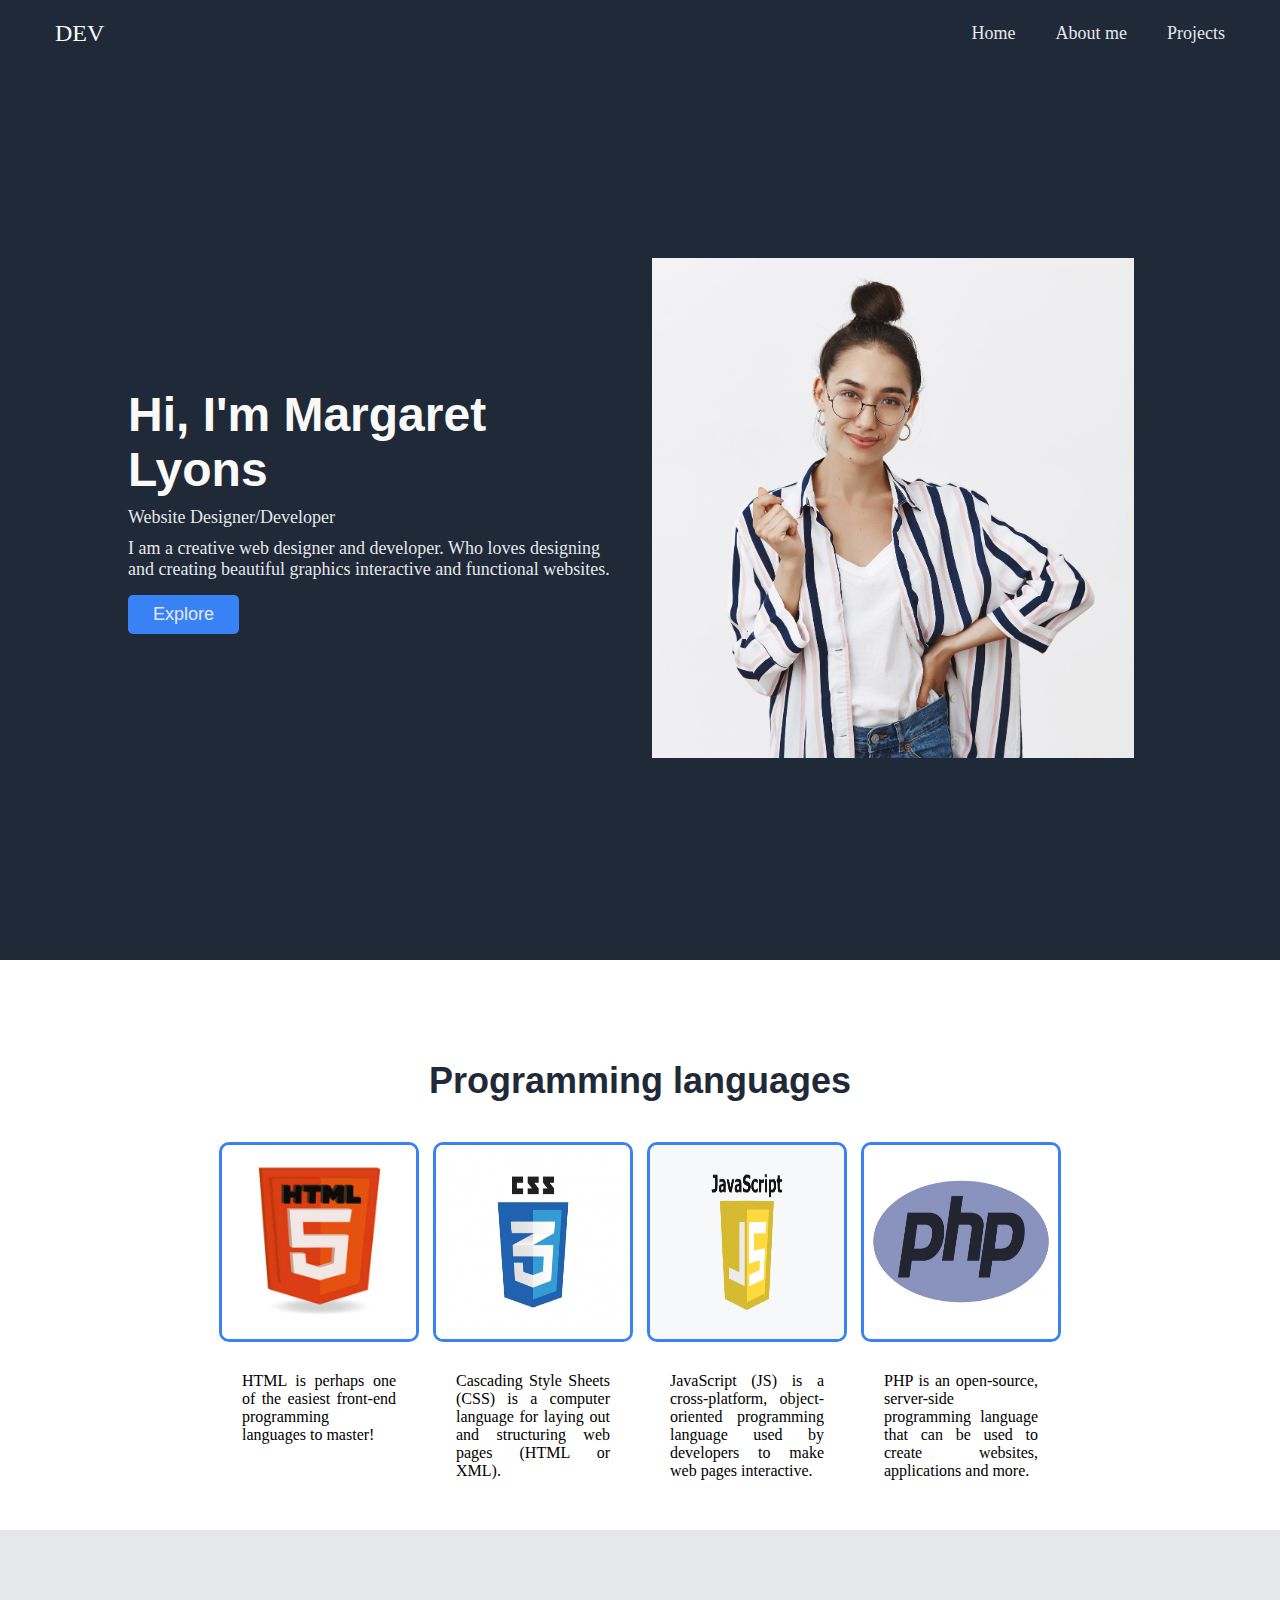
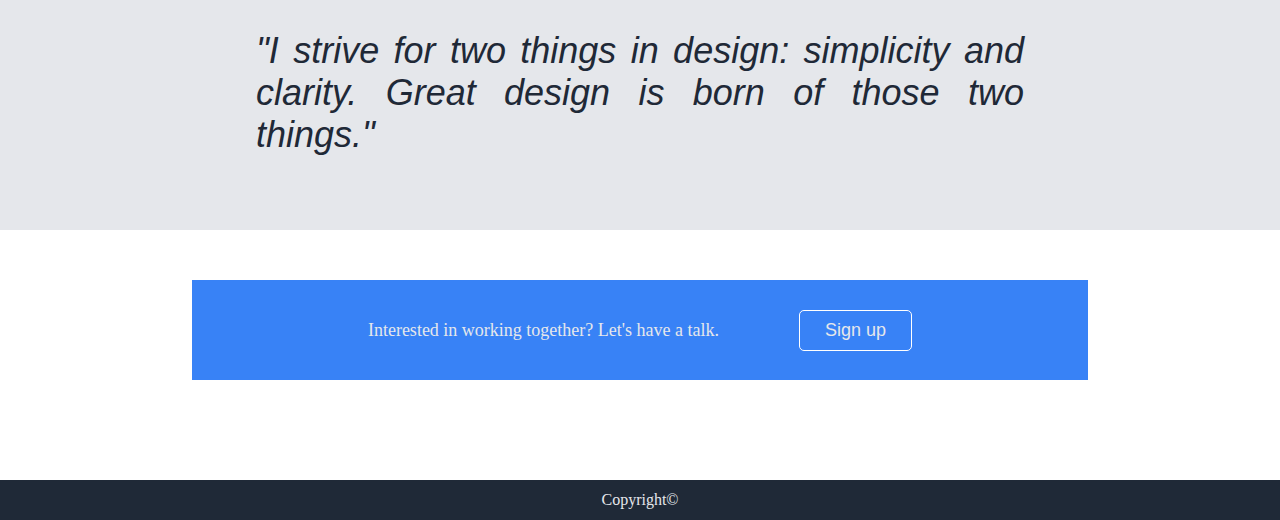
==== index.html @ 54d6e680 "Landing Page" ====
<!DOCTYPE html>
<html lang="en">
<head>
    <meta charset="UTF-8">
    <meta name="viewport" content="width=device-width, initial-scale=1.0">
    <link rel="stylesheet" href="styles.css">
    <title>Portfolio</title>
</head>
<body>
    <div class="main-wrapper">
        <header class="about-header">
            <div class="about-container header-wrapp">
                <a href="../index.html" class="about-logo">DEV</a>
                <nav class="header-nav">
                    <ul class="header-nav-list">
                        <li class="header-nav-list-item"><a href="index.html" class="about-nav-link">Home</a></li>
                        <li class="header-nav-list-item"><a href="./pages/about.html" class="about-nav-link">About me</a></li>
                        <li class="header-nav-list-item"><a href="./pages/projects.html" class="about-nav-link">Projects</a></li>
                    </ul>
                </nav>
            </div>
        </header>
        <main class="main-container">
            <section class="section-container">
                <div class="wrapper wrapper-hero">
                    <h1>Hi, I'm Margaret Lyons</h1>
                    <p>Website Designer/Developer</p>
                    <p>I am a creative web designer and developer. Who loves designing and creating beautiful graphics interactive and functional websites. </p>
                    <div class="btn">
                        <a class="main-btn" href="#information"><button type="button">Explore</button></a>
                    </div>
                </div>
              <div class="wrapper wrapper-image">
                <div class="image">
                    <img src="images/image_2.png">
                </div>
            </div>
            </section>
        </main>
        <section class="information-container" id="information">
            <h1>Programming languages</h1>
            <div class="info-wrapper">
                <div class="info">
                    <img src="images/htmlnew.jpeg">
                    <p>HTML is perhaps one of the easiest front-end programming languages to master!</p>
                </div>
                <div class="info">
                    <img src="images/cssnew.jpeg">
                    <p>
                        Cascading Style Sheets (CSS) is a computer language for laying out and structuring web pages (HTML or XML).</p>
                </div>
                <div class="info">
                    <img src="images/jsnew.jpeg">
                    <p>JavaScript (JS) is a cross-platform, object-oriented programming language used by developers to make web pages interactive.</p>
                </div>
                <div class="info">
                    <img src="images/phpnew.jpeg">
                    <p>PHP is an open-source, server-side programming language that can be used to create websites, applications and more.</p>
                </div>
            </div>
        </section>
        <section class="quote-wrapper">
            <div class="quote-container">
                <p>"I strive for two things in design: simplicity and clarity. Great design is born of those two things."</p>
            </div>
        </section>
            
        <section class="action-wrapper">
            <div class="action-container">
                <div class="action-info">
                   <p>Interested in working together? Let's have a talk.</p>
                </div>
                <div class="action-info">
                    <a class="actionbtn" href="#"><button type="button">Sign up</button></a>
                </div>
            </div>
        </section>
        <footer class="footer-wrapper">
            <div class="footer-container">
                <p>Copyright<span>&#xa9</span></p>
            </div>
        </footer>
    </div>
</body>
</html>
---- styles.css ----
@import url('./styles/about.css');
* {
    margin:0;
    padding:0;
    box-sizing: border-box;
   
}
html{
    scroll-behavior: smooth;
}



/*colors variables*/
:root {
    --dark-background: #1F2937;
    --main-text-color: #f9faf8;
    --secondary-text-color: #e5e7eb;
    --logo-text-color: #f9faf8;
    --accent-color: #3882f6;
    --information-text: #1f2937;
    --quote-bg-color:#e5e7eb;
    --quote-text-color:#1f2937;

}

/* Fonts */

@font-face {
    font-family: "Roroto-regular",sans-serif;
    src: url(./fonts/Roboto-Regular.ttf);
    font-weight: 400;
    font-style: normal;
}

@font-face {
    font-family: "Roroto-regular-italic", sans-serif;
    src: url(./fonts/Roboto-Italic.ttf);
    font-weight: 400;
    font-style: italic;
}

@font-face {
    font-family: "Roroto-medium", sans-serif;
    src: url(./fonts/Roboto-Medium.ttf);
    font-weight: 500;
        font-style: normal;
}

@font-face {
    font-family: "Roroto-medium-italic", sans-serif;
    src: url(./fonts/Roboto-MediumItalic.ttf);
    font-weight: 500;
    font-style: italic;
}

@font-face {
    font-family: "Roroto-bold", sans-serif;
    src: url(./fonts/Roboto-Bold.ttf);
    font-weight: 700;
    font-style: normal;
}

@font-face {
    font-family: "Roroto-bold", sans-serif;
    src: url(./fonts/Roboto-BoldItalic.ttf);
    font-weight: 700;
    font-style: italic;
}

@font-face {
    font-family: "Roroto-extra-bold", sans-serif;
    src: url(./fonts/Roboto-Black.ttf);
    font-weight: 900;
    font-style: normal;
}

@font-face {
    font-family: "Roroto-extra-italic", sans-serif;
    src: url(./fonts/Roboto-Black.ttf);
    font-weight: 900;
    font-style: italic;
}
@font-face {
    font-family: "Roroto-Light-italic", sans-serif;
    src: url(./fonts/Roboto-LightItalic.ttf);
    font-weight: 300;
    font-style: italic;
}



.main-wrapper{
    width:100%;
    max-height:100vh;
    background-color: var(--dark-background);
    
}
.home-logo{
    font-size: 24px;
    margin-right: auto;
    color:var(--main-text-color);
}

.wrapper h1{
    font-size: 48px;
    font-family:"Roroto-extra-bold", sans-serif;
    color:var(--main-text-color); 
}
.wrapper p{
    font-size: 18px;
    color:var(--quote-bg-color);
    margin-top:10px;
}
.section-container{
    height:100vh;
    display:flex;
    justify-content: space-between;
    align-items: center;
    padding:30px 10%;
}
.wrapper{
    width:500px;
}
.image img{
    width:auto;
    height:500px;
} 
.wrapper .btn{
   margin-top:15px;
}
.wrapper button{
    font-size: 18px;
    font-family: "Roroto-extra-bold", sans-serif;
    color:var(--secondary-text-color);
    padding:9px 25px;
    background-color:var(--accent-color);
    border:none;
    border-radius: 5px;
    cursor:pointer;
}
.information-container{
    width:70%;
    margin:auto;
    padding-top:100px; 
} 
.info-wrapper{
     margin:20px;
     padding-top: 20px;
     display:flex;
}
.info{
    display:block;
    flex:1;
}
.information-container h1{
    font-size: 36px;
    font-family:"Roroto-extra-bold", sans-serif;
    font-weight: 900;
    font-style: normal;
    color:var(--information-text);
    text-align: center;
}
.info img{
    width:200px;
    height:200px;
    border:3px solid var(--accent-color);
    border-radius: 10px;
    margin:auto;
    display: block;
} 
.info p{
    padding:10px;
    margin:20px;
    text-align:justify;
}
.quote-wrapper{
    width:100%;
    height:300px;
    margin:auto;
    padding-top: 100px;
    background-color:var(--quote-bg-color);
    display: flex; 
    justify-content: center;
}
.quote-container{
    height:200px;
    max-width:60%;
}
.quote-container p{
    color:var(--information-text);
    font-size:36px;
    font-family:"Roroto-regular-italic", sans-serif;
    font-weight: 300;
    font-style: italic;
    text-align: justify;
}
.action-wrapper{
    width:70%;
    margin:50px auto;
    height:100px;
    display: flex;
    background-color: var(--accent-color);
}
.action-container{
    width:100%;
    height:100px;
    display: flex;
    justify-content: center;
    align-items: center;
}
.action-info{
    display: flex;
    justify-content:space-evenly;
    margin:20px;
    padding:20px;
  
}
.action-info p{
    font-size:18px ;
    color:var(--secondary-text-color);
}
.action-wrapper button{
    font-size: 18px;
    font-family: "Roroto-extra-bold", sans-serif;
    color:var(--secondary-text-color);
    padding:9px 25px;
    background-color:var(--accent-color);
    border:1px solid white;
   
    border-radius: 5px;
    cursor:pointer;

}
.action-container p{
    color:var(--secondary-text-color);
}
.footer-wrapper{
    width:100%;
    margin:auto;
    padding-top:50px;
}
.footer-container{
    height:40px;
    background-color:var(--dark-background);
    display:flex;
    align-items: center;
    justify-content: center;
}
.footer-container p{
    color:var(--secondary-text-color);
}


@media only screen and (max-width: 600px){
    .main-wrapper{
        width:100%;
        height:100vh;
    }

    .navbar-brand{
        display:block;
        height:100px;
    }
     .image img{
       display: none;
    } 
    .section-container{
        height:100vh;
        flex-direction: column;
        justify-content: center;
        align-items: center;
        margin-top:50px;
        padding-top:50px;
    }
    .wrapper{
      width:100%;
      margin-top:50px;
      padding:50px;
   }
      .information-container{
      width:100%;
     
   }
      .info-wrapper{
        width:70%;
      flex-direction: column;
      justify-content: center;
      margin:50px;
      padding:50px;
     
   }
   .quote-wrapper{
      width:100%;
      height:400px;
    
  }
      .quote-container{
      margin:20px;
      padding:20px;
      width:100%;
      height:50%;
  }
      .quote-container p{
      font-size:20px;
   
  }
      .action-wrapper{
       width:70%;
       margin:50px auto;
       height:100px;
       display: block;
       background-color: var(--accent-color);
  }
      .action-container{
       width:100%;
       height:100px;
       display: block;
       justify-content: center;
       align-items: center;
  }
       .action-info{
        display: flex;
        justify-content:space-evenly;
        margin:20px;
        padding:20px;
    }
       .action-info p{
        font-size:18px ;
        color:var(--secondary-text-color);
    } 
}
 @media only screen and(min-width: 601px) and (max-width:768px){
    .main-wrapper{
        width:100%;
        height:100vh;
     }
    .section-container{
        height:100vh;
        display:flex;
        justify-content: space-evenly;
        align-items: center;
        margin:30px;
        padding:20px;
    }
    .wrapper .wrapper-hero{
        width:300px;
    }
    .wrapper .wrapper-image{
        width:300px;
    }
    .image img{
        width:280px;
        height:auto;
    }
    .wrapper h1{
        font-size: 38px;
    }
    .wrapper p{
        font-size: 15px;
    }
    .information-container{
        width:100%;
     }
    .info img{
        width:160px;
        height:160px;
    }
    .quote-wrapper{
        width:100%;
        height:300px;
        margin:auto;
        display: flex; 
        justify-content: center;
    }
    .quote-container p{
        font-size:30px;
    }
    .action-info{
        margin:5px;
        padding:5px;
    }
 
}
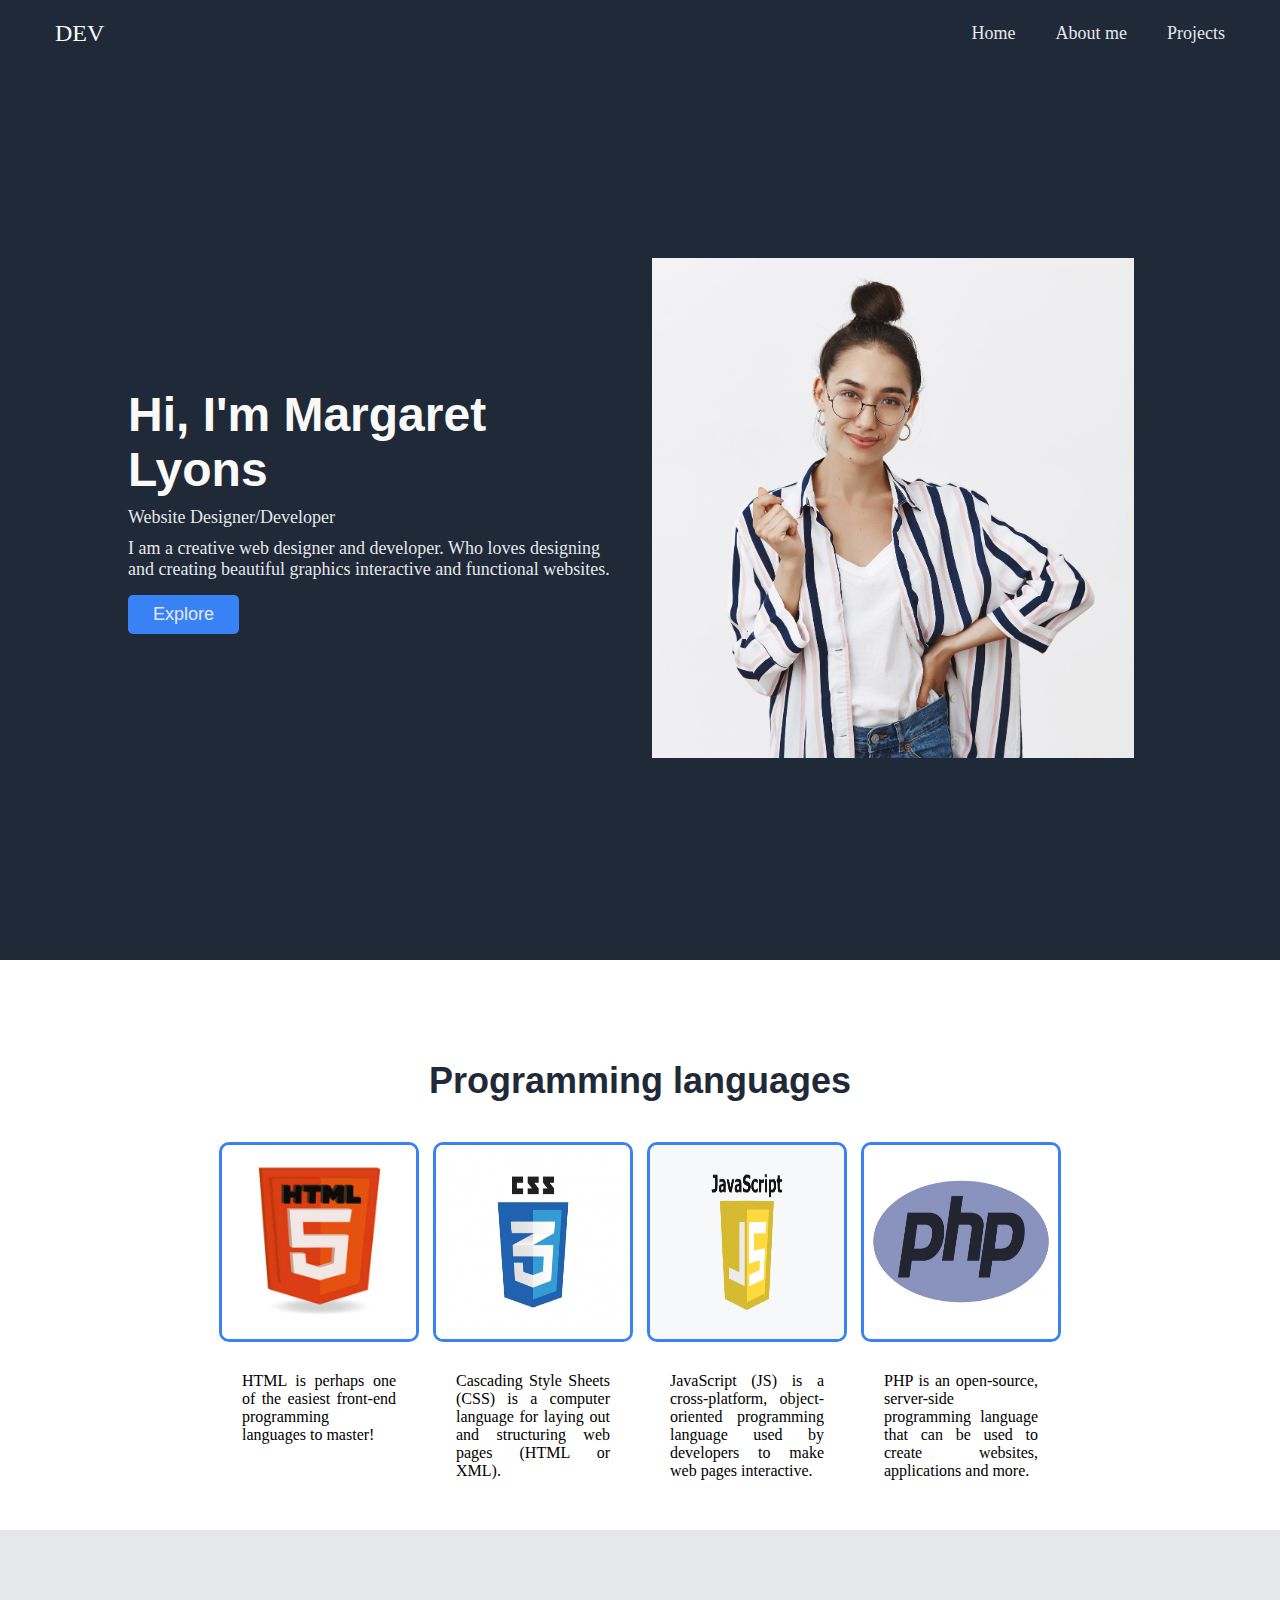
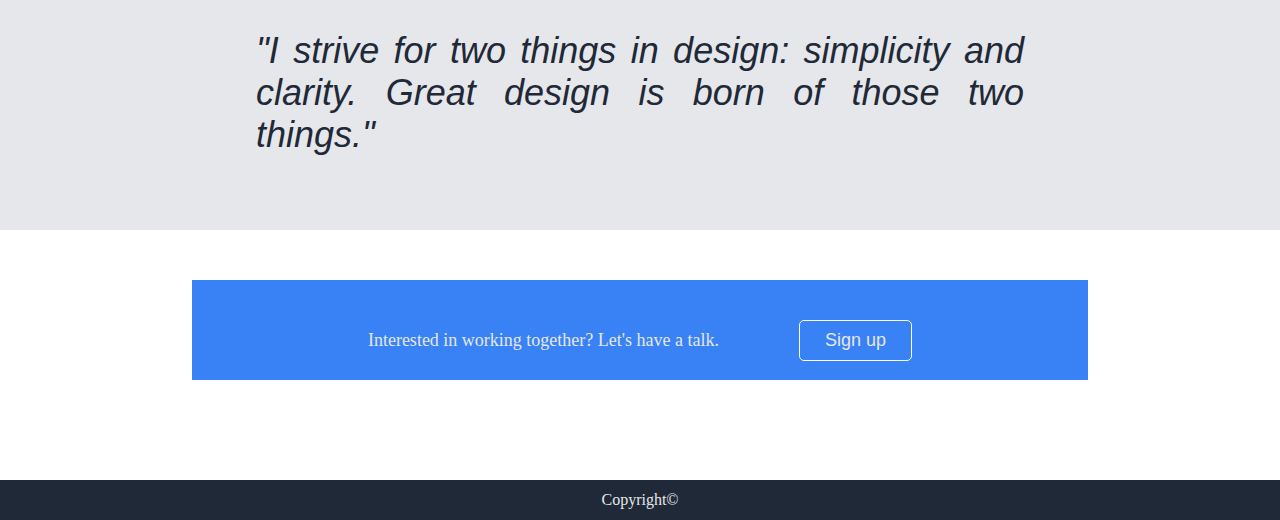
==== commit 91cd78df: "updated css file" ====
--- a/index.html
+++ b/index.html
@@ -32,29 +32,29 @@
                 </div>
               <div class="wrapper wrapper-image">
                 <div class="image">
-                    <img src="images/image_2.png">
+                    <img src="images/image_1.png">
                 </div>
             </div>
             </section>
-        </main>
+       
         <section class="information-container" id="information">
             <h1>Programming languages</h1>
             <div class="info-wrapper">
                 <div class="info">
-                    <img src="images/htmlnew.jpeg">
+                    <img src="images/image_2.jpeg">
                     <p>HTML is perhaps one of the easiest front-end programming languages to master!</p>
                 </div>
                 <div class="info">
-                    <img src="images/cssnew.jpeg">
+                    <img src="images/image_3.jpeg">
                     <p>
                         Cascading Style Sheets (CSS) is a computer language for laying out and structuring web pages (HTML or XML).</p>
                 </div>
                 <div class="info">
-                    <img src="images/jsnew.jpeg">
+                    <img src="images/image_4.jpeg">
                     <p>JavaScript (JS) is a cross-platform, object-oriented programming language used by developers to make web pages interactive.</p>
                 </div>
                 <div class="info">
-                    <img src="images/phpnew.jpeg">
+                    <img src="images/image_5.jpeg">
                     <p>PHP is an open-source, server-side programming language that can be used to create websites, applications and more.</p>
                 </div>
             </div>
@@ -80,6 +80,7 @@
                 <p>Copyright<span>&#xa9</span></p>
             </div>
         </footer>
+        </main>
     </div>
 </body>
 </html>--- a/styles.css
+++ b/styles.css
@@ -87,21 +87,13 @@
     font-weight: 300;
     font-style: italic;
 }
-
-
-
 .main-wrapper{
     width:100%;
     max-height:100vh;
     background-color: var(--dark-background);
     
 }
-.home-logo{
-    font-size: 24px;
-    margin-right: auto;
-    color:var(--main-text-color);
-}
-
+/* main */
 .wrapper h1{
     font-size: 48px;
     font-family:"Roroto-extra-bold", sans-serif;
@@ -111,6 +103,12 @@
     font-size: 18px;
     color:var(--quote-bg-color);
     margin-top:10px;
+}
+.container{
+    padding-right: 15px;
+    padding-left: 15px;
+    margin: 0 auto;
+    max-width: 1200px;
 }
 .section-container{
     height:100vh;
@@ -139,6 +137,7 @@
     border-radius: 5px;
     cursor:pointer;
 }
+/* information */
 .information-container{
     width:70%;
     margin:auto;
@@ -147,6 +146,7 @@
 .info-wrapper{
      margin:20px;
      padding-top: 20px;
+     flex-wrap: wrap;
      display:flex;
 }
 .info{
@@ -173,7 +173,9 @@
     padding:10px;
     margin:20px;
     text-align:justify;
-}
+   
+}
+/* quote */
 .quote-wrapper{
     width:100%;
     height:300px;
@@ -195,6 +197,7 @@
     font-style: italic;
     text-align: justify;
 }
+/* action */
 .action-wrapper{
     width:70%;
     margin:50px auto;
@@ -206,6 +209,7 @@
     width:100%;
     height:100px;
     display: flex;
+    flex-wrap: wrap;
     justify-content: center;
     align-items: center;
 }
@@ -338,6 +342,7 @@
     .section-container{
         height:100vh;
         display:flex;
+        flex-direction: wrap;
         justify-content: space-evenly;
         align-items: center;
         margin:30px;
@@ -361,6 +366,7 @@
     }
     .information-container{
         width:100%;
+        flex-wrap: wrap;
      }
     .info img{
         width:160px;
@@ -368,7 +374,7 @@
     }
     .quote-wrapper{
         width:100%;
-        height:300px;
+        height:400px;
         margin:auto;
         display: flex; 
         justify-content: center;
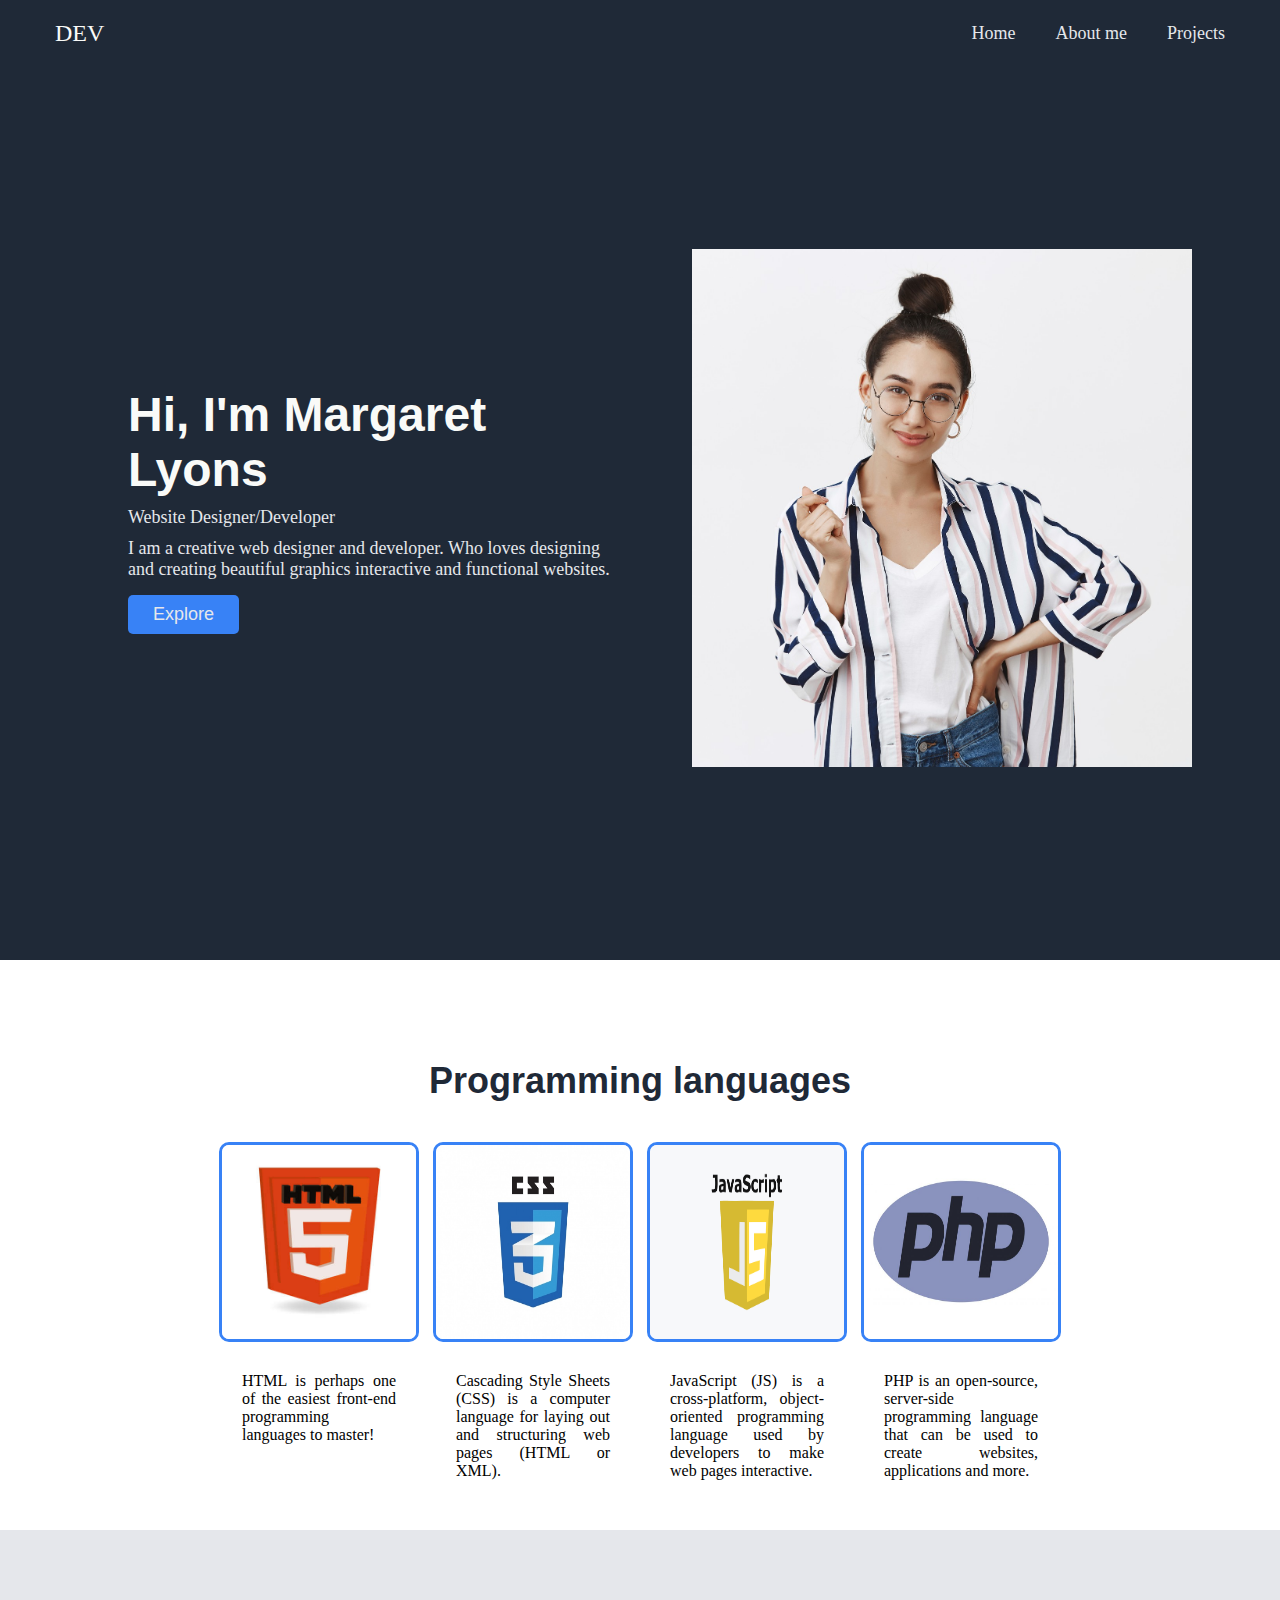
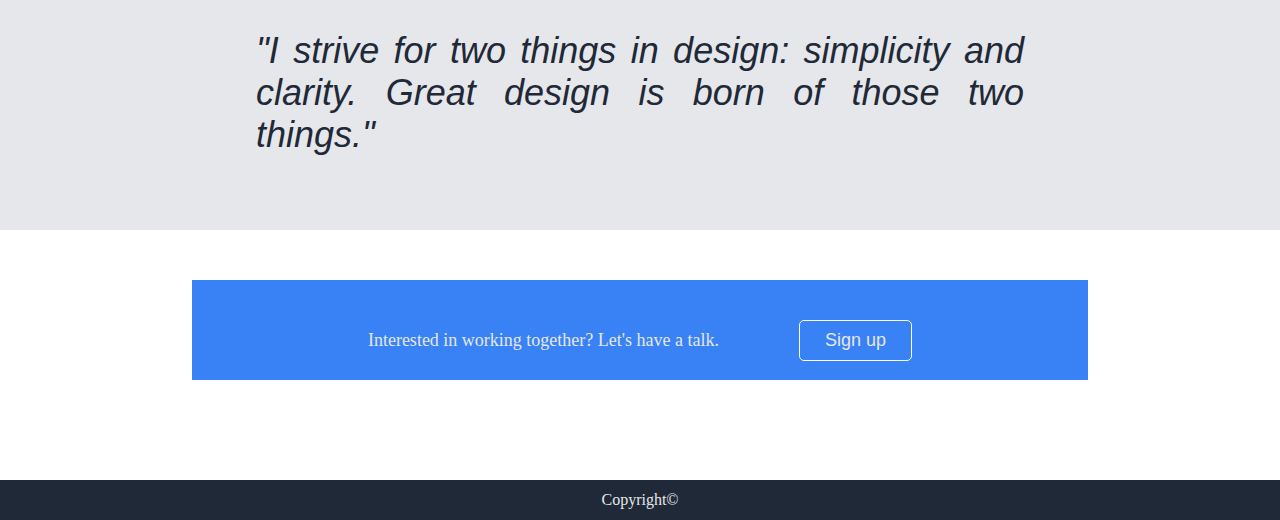
==== commit 2f222217: "deleted gradient" ====
--- a/index.html
+++ b/index.html
@@ -4,6 +4,10 @@
     <meta charset="UTF-8">
     <meta name="viewport" content="width=device-width, initial-scale=1.0">
     <link rel="stylesheet" href="styles.css">
+    <link rel="apple-touch-icon" sizes="180x180" href="./favicon/apple-touch-icon.png">
+    <link rel="icon" type="image/png" sizes="32x32" href="./favicon/favicon-32x32.png">
+    <link rel="icon" type="image/png" sizes="16x16" href="./favicon/favicon-16x16.png">
+    <link rel="manifest" href="./favicon/site.webmanifest">
     <title>Portfolio</title>
 </head>
 <body>
--- a/styles.css
+++ b/styles.css
@@ -1,9 +1,16 @@
-@import url('./styles/about.css');
+
 * {
     margin:0;
     padding:0;
     box-sizing: border-box;
-   
+
+}
+body {
+    padding-top: 60px;
+    
+        @media screen and (max-width: 700px) {
+            padding-top: 140px;
+        }
 }
 html{
     scroll-behavior: smooth;
@@ -93,6 +100,7 @@
     background-color: var(--dark-background);
     
 }
+
 /* main */
 .wrapper h1{
     font-size: 48px;
@@ -121,9 +129,14 @@
     width:500px;
 }
 .image img{
-    width:auto;
-    height:500px;
+    width: 100%;
+    height: auto;
+    margin-left:40px;
 } 
+.wrapper .wrapper-hero{
+    width: 100%;
+    height: auto;
+}
 .wrapper .btn{
    margin-top:15px;
 }
@@ -274,8 +287,8 @@
         flex-direction: column;
         justify-content: center;
         align-items: center;
-        margin-top:50px;
-        padding-top:50px;
+        margin-left:30px;
+       
     }
     .wrapper{
       width:100%;
@@ -334,64 +347,338 @@
         color:var(--secondary-text-color);
     } 
 }
- @media only screen and(min-width: 601px) and (max-width:768px){
-    .main-wrapper{
-        width:100%;
-        height:100vh;
-     }
-    .section-container{
-        height:100vh;
-        display:flex;
-        flex-direction: wrap;
-        justify-content: space-evenly;
+
+
+/* About page*/
+
+/*header*/
+
+.about-container {
+    padding-right: 15px;
+    padding-left: 15px;
+    margin: 0 auto;
+    max-width: 1200px;
+
+}
+
+.about-header {
+    background-color: var(--dark-background);
+    padding-top: 20px;
+    padding-bottom: 20px;
+    position: fixed;
+    z-index: 50;
+    width: 100%;
+    top: 0;
+    left: 0;
+}
+
+.header-wrapp {
+    display: flex;
+    justify-content: space-between;
+    align-items: center;
+}
+
+.header-nav-list {
+    display: flex;
+    align-items: center;
+    gap: 40px;
+    list-style: none;
+    margin: 0;
+    padding: 0;
+
+    @media screen and (max-width: 700px) {
+        flex-direction: column;
+        row-gap: 5px;
+        gap: 20px;
+    }
+}
+
+.about-logo {
+    font-family: Roroto-medium;
+    font-size: 24px;
+    color: var(--logo-text-color);
+    font-weight: 500;
+    margin: 0;
+    text-decoration: none;
+    transform: scale(1);
+    transition: transform 250ms cubic-bezier(0.4, 0, 0.2, 1);
+    display: block;
+}
+
+.about-logo:hover,
+.about-logo:focus {
+    transform: scale(1.1);
+    transition: transform 250ms cubic-bezier(0.4, 0, 0.2, 1);
+}
+
+.about-nav-link {
+    font-family: Roroto-regular;
+    font-size: 18px;
+    color: var(--secondary-text-color);
+    font-weight: 400;
+    text-decoration: none;
+    transform: scale(1);
+    transition: transform 250ms cubic-bezier(0.4, 0, 0.2, 1);
+    display: block;
+
+}
+
+.about-nav-link:hover,
+.about-nav-link:focus {
+    transform: scale(1.1);
+    transition: transform 250ms cubic-bezier(0.4, 0, 0.2, 1);
+
+}
+
+
+/*main*/
+.about-section {
+    padding-top: 30px;
+    padding-bottom: 30px;
+}
+
+.summary-wrap {
+    display: flex;
+    justify-content: space-around;
+    gap: 10px;
+
+    @media screen and (max-width: 700px) {
+        flex-direction: column;
+
+        img {
+            margin: 0 auto;
+        }
+    }
+
+}
+
+.summary-text-wrap {
+    display: flex;
+    flex-direction: column;
+
+    @media screen and (max-width: 700px) {
         align-items: center;
-        margin:30px;
-        padding:20px;
-    }
-    .wrapper .wrapper-hero{
-        width:300px;
-    }
-    .wrapper .wrapper-image{
-        width:300px;
-    }
-    .image img{
-        width:280px;
-        height:auto;
-    }
-    .wrapper h1{
-        font-size: 38px;
-    }
-    .wrapper p{
-        font-size: 15px;
-    }
-    .information-container{
-        width:100%;
-        flex-wrap: wrap;
-     }
-    .info img{
-        width:160px;
-        height:160px;
-    }
-    .quote-wrapper{
-        width:100%;
-        height:400px;
-        margin:auto;
-        display: flex; 
-        justify-content: center;
-    }
-    .quote-container p{
-        font-size:30px;
-    }
-    .action-info{
-        margin:5px;
-        padding:5px;
-    }
- 
-} 
-
-
-
- 
+    }
+
+}
+
+.summary-title {
+    text-align: center;
+    font-family: Roroto-bold;
+    font-size: 30px;
+    font-weight: 700;
+    padding-top: 10px;
+    margin: 0;
+}
+
+.summary-subtitle {
+    text-align: center;
+    font-family: Roroto-regular;
+    font-size: 20px;
+    font-weight: 400;
+    padding-top: 10px;
+    margin: 0;
+}
+
+.summary-description {
+    max-width: 500px;
+    font-family: Roroto-regular;
+    font-weight: 400;
+    font-size: 20px;
+    padding-top: 10px;
+    margin: 0;
+}
+
+.section-title {
+    display: flex;
+    align-items: center;
+    gap: 20px;
+    padding: 0 0 30px 0;
+    color: var(--accent-color);
+    font-family: Roroto-bold;
+    font-size: 22px;
+    font-weight: 700;
+    margin: 0;
+
+    &::before {
+        content: '';
+        width: 60px;
+        height: 1px;
+        background-color: currentColor;
+    }
+}
+
+.reverce-section-title {
+    justify-content: end;
+}
+
+.education-wrap {
+    display: flex;
+    flex-direction: row-reverse;
+    justify-content: space-around;
+    align-items: center;
+
+    @media screen and (max-width: 700px) {
+        flex-direction: column;
+    }
+}
+
+.education-text-wrap,
+.experience-text-wrap {
+    display: flex;
+    flex-direction: column;
+    max-width: 600px;
+}
+
+.education-description,
+.experience-description {
+    font-family: Roroto-regular;
+    font-weight: 400;
+    font-size: 20px;
+    padding-top: 10px;
+    margin: 0;
+}
+
+.education-name,
+.company-name {
+    font-family: Roroto-bold;
+    font-weight: 700;
+    font-size: 20px;
+    padding-top: 20px;
+    margin: 0;
+}
+
+.qualification-wrap {
+    display: flex;
+    gap: 10px;
+    align-items: baseline;
+    padding-top: 10px;
+    font-size: 18px;
+    margin: 0;
+
+}
+
+.qualification-title {
+    font-family: Roroto-bold;
+    font-weight: 700;
+}
+
+.qualification {
+    font-family: Roroto-regular;
+    font-weight: 400;
+}
+
+.education-list {
+    margin: 0;
+    padding: 10px 0 0 30px;
+}
+
+.education-list-item,
+.work-descr-list-item {
+    margin-bottom: 5px;
+}
+
+.education-text,
+.work-text {
+    font-family: Roroto-regular;
+    font-weight: 400;
+    font-size: 20px;
+    margin: 0;
+}
+
+.experience-wrap {
+    display: flex;
+    justify-content: space-around;
+    align-items: center;
+
+    @media screen and (max-width: 700px) {
+        flex-direction: column;
+    }
+}
+
+.job-role {
+    font-family: Roroto-bold;
+    font-weight: 700;
+    font-size: 18px;
+    padding-top: 10px;
+}
+
+.companies-list {
+    list-style: none;
+    padding: 0;
+    margin: 0;
+}
+
+.work-description-list {
+    margin: 0;
+    padding: 10px 0 0 30px;
+}
+
+/*footer*/
+
+.about-footer {
+    background-color: var(--dark-background);
+    padding-top: 20px;
+    padding-bottom: 20px;
+}
+
+
+.footer-text {
+    font-family: Roroto-regular;
+    font-size: 18px;
+    font-weight: 400;
+    color: var(--secondary-text-color);
+    text-align: center;
+    margin: 0;
+}
+
+.footer-text span {
+    margin-left: 10px;
+}
+
+ /*Projects page*/
+ .projects {
+     display: flex;
+     justify-content: center;
+     align-items: center;
+     flex-wrap: wrap;
+     margin-top: 20px;
+ }
+
+ .container h2 {
+     text-align: center;
+ }
+
+ .project {
+     flex: 0 0 calc(50% - 20px);
+     margin-bottom: 20px;
+     padding: 10px;
+     text-align: center;
+ }
+
+ .project:hover {
+     transform: scale(1.02);
+ }
+
+ @media (max-width: 600px) {
+     .project {}
+ }
+
+ .project img {
+     border: 1px solid #ddd;
+     border-radius: 4px;
+     padding: 5px;
+     width: 500px;
+ }
+
+ .project img:hover {
+     box-shadow: 0 0 2px 1px rgba(0, 140, 186, 0.5);
+ }
+
+ .container {
+     margin-top: 10px;
+
+ }
     
   
 
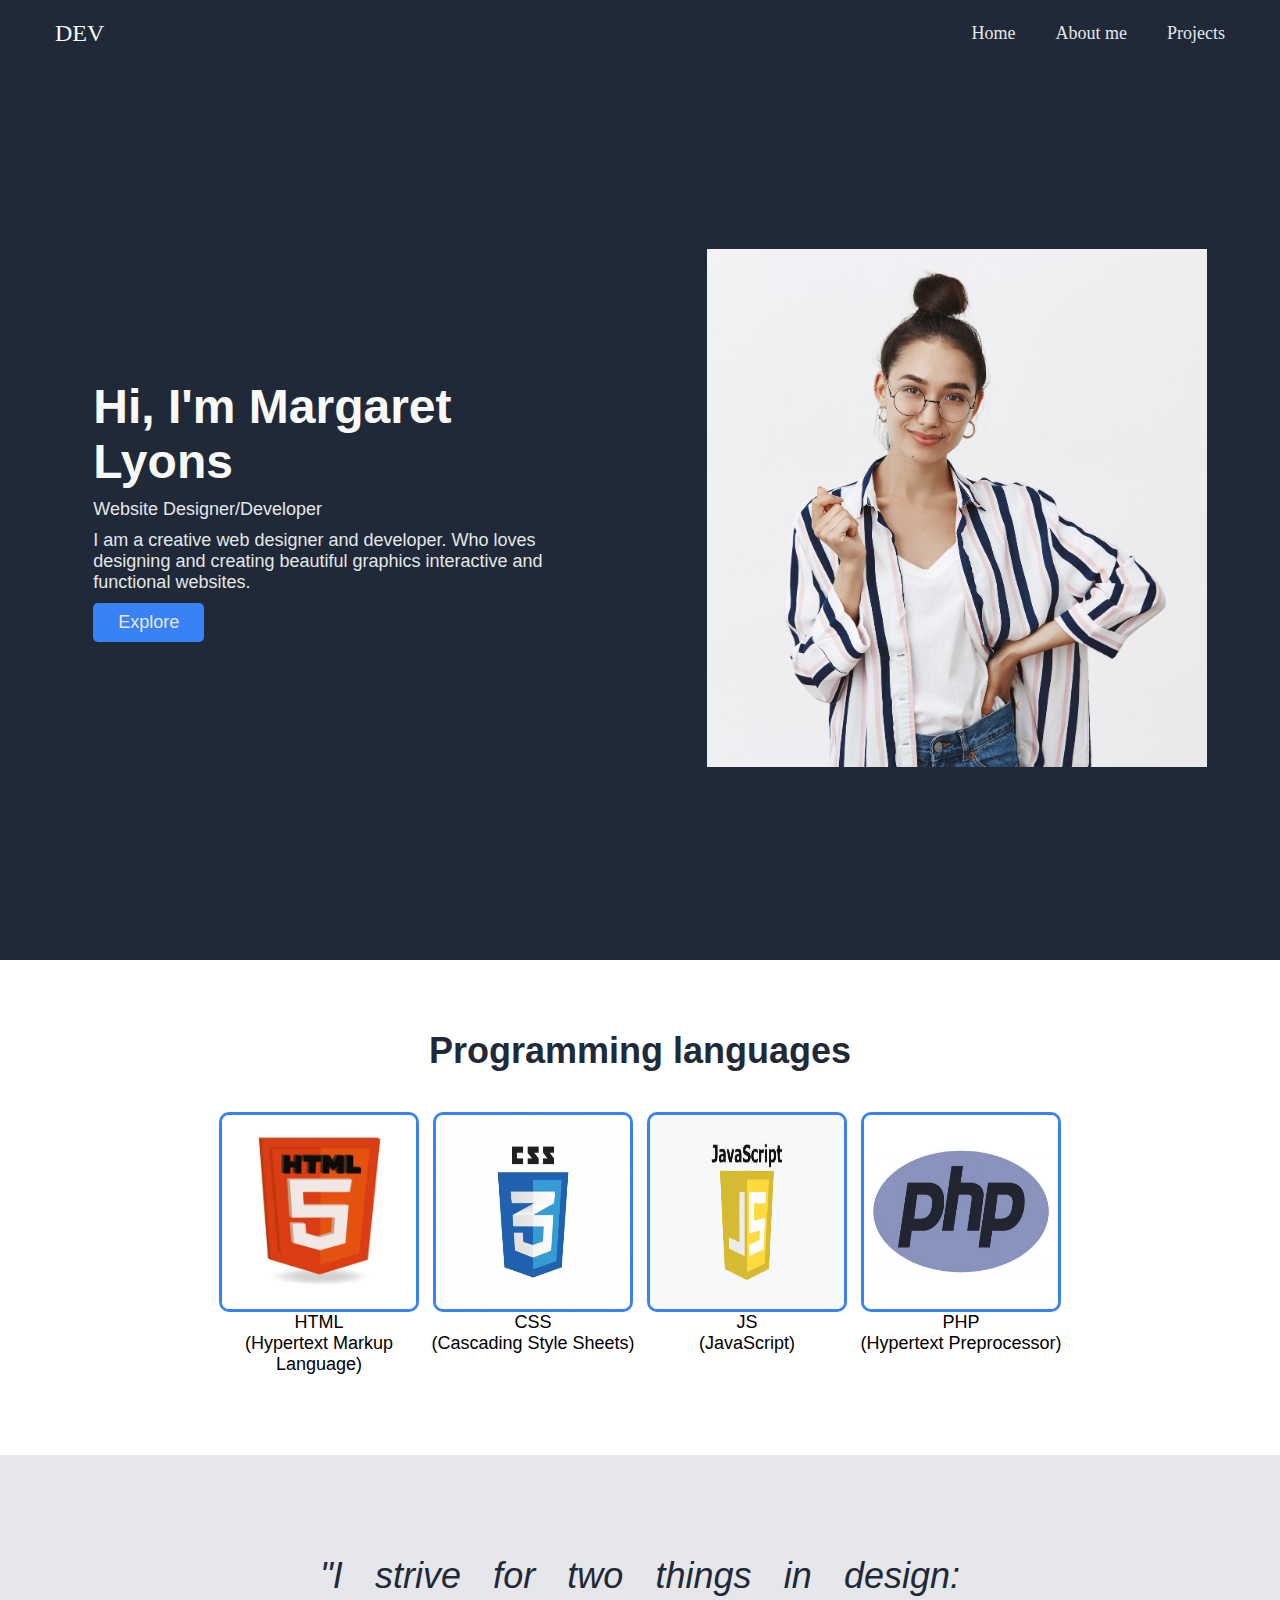
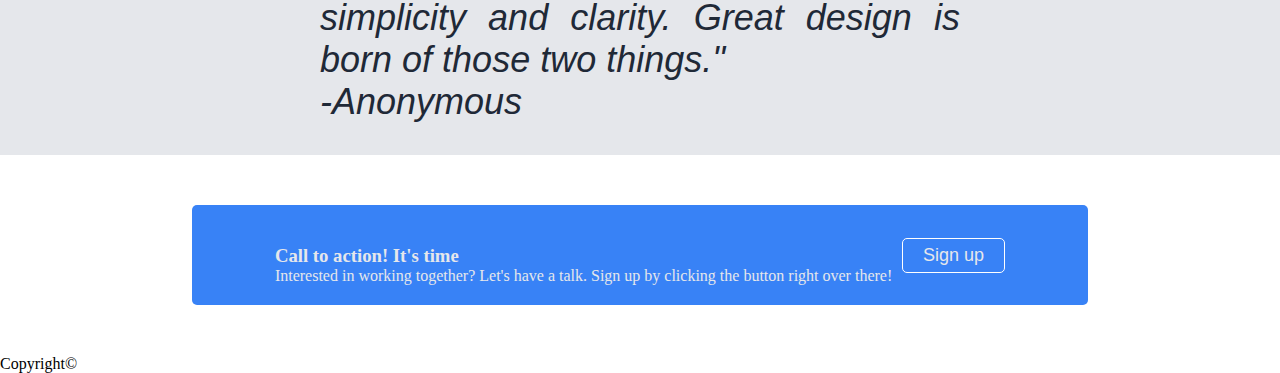
==== commit 993aa15a: "responsive layout" ====
--- a/index.html
+++ b/index.html
@@ -11,80 +11,79 @@
     <title>Portfolio</title>
 </head>
 <body>
-    <div class="main-wrapper">
-        <header class="about-header">
-            <div class="about-container header-wrapp">
-                <a href="../index.html" class="about-logo">DEV</a>
-                <nav class="header-nav">
-                    <ul class="header-nav-list">
-                        <li class="header-nav-list-item"><a href="index.html" class="about-nav-link">Home</a></li>
-                        <li class="header-nav-list-item"><a href="./pages/about.html" class="about-nav-link">About me</a></li>
-                        <li class="header-nav-list-item"><a href="./pages/projects.html" class="about-nav-link">Projects</a></li>
-                    </ul>
-                </nav>
-            </div>
-        </header>
+    <header class="about-header">
+        <div class="about-container header-wrapp">
+            <a href="../index.html" class="about-logo">DEV</a>
+            <nav class="header-nav">
+                <ul class="header-nav-list">
+                    <li class="header-nav-list-item"><a href="index.html" class="about-nav-link">Home</a></li>
+                    <li class="header-nav-list-item"><a href="./pages/about.html" class="about-nav-link">About me</a></li>
+                    <li class="header-nav-list-item"><a href="./pages/projects.html" class="about-nav-link">Projects</a></li>
+                </ul>
+            </nav>
+        </div>
+    </header>
         <main class="main-container">
             <section class="section-container">
-                <div class="wrapper wrapper-hero">
+                <aside class="wrapper wrapper-hero">
                     <h1>Hi, I'm Margaret Lyons</h1>
                     <p>Website Designer/Developer</p>
                     <p>I am a creative web designer and developer. Who loves designing and creating beautiful graphics interactive and functional websites. </p>
-                    <div class="btn">
-                        <a class="main-btn" href="#information"><button type="button">Explore</button></a>
-                    </div>
-                </div>
-              <div class="wrapper wrapper-image">
-                <div class="image">
-                    <img src="images/image_1.png">
-                </div>
-            </div>
+                    <a class="main-btn" href="#information"><button type="button">Explore</button></a>
+                </aside>
+                <picture class="wrapper wrapper-image">
+                    <img src="images/image_1.png" alt="hero-image">
+                </picture>
             </section>
-       
-        <section class="information-container" id="information">
-            <h1>Programming languages</h1>
-            <div class="info-wrapper">
-                <div class="info">
-                    <img src="images/image_2.jpeg">
-                    <p>HTML is perhaps one of the easiest front-end programming languages to master!</p>
-                </div>
-                <div class="info">
+            <section class="information-container" id="information">
+            <h2>Programming languages</h2>
+            <section class="info-wrapper">
+                <figure class="info">
+                    <img src="images/image_2.jpeg" alt="html-image">
+                    <figcaption>
+                        <p>HTML</p>
+                        <p>(Hypertext Markup Language)</p>
+                    </figcaption>
+                </figure>
+                <figure class="info">
                     <img src="images/image_3.jpeg">
-                    <p>
-                        Cascading Style Sheets (CSS) is a computer language for laying out and structuring web pages (HTML or XML).</p>
-                </div>
-                <div class="info">
+                    <figcaption>
+                        <p>CSS</p>
+                        <p>(Cascading Style Sheets)</p>
+                    </figcaption>
+                </figure>
+                <figure class="info">
                     <img src="images/image_4.jpeg">
-                    <p>JavaScript (JS) is a cross-platform, object-oriented programming language used by developers to make web pages interactive.</p>
-                </div>
-                <div class="info">
+                    <figcaption>
+                        <p>JS</p>
+                        <p>(JavaScript)</p>
+                    </figcaption>
+                </figure>
+                <figure class="info">
                     <img src="images/image_5.jpeg">
-                    <p>PHP is an open-source, server-side programming language that can be used to create websites, applications and more.</p>
-                </div>
-            </div>
+                    <figcaption>
+                        <p>PHP</p>
+                        <p>(Hypertext Preprocessor)</p>
+                    </figcaption>
+                </figure>
+            </section>
         </section>
         <section class="quote-wrapper">
-            <div class="quote-container">
+            <blockquote class="quote-container">
                 <p>"I strive for two things in design: simplicity and clarity. Great design is born of those two things."</p>
-            </div>
+                <p class="author">-Anonymous</p>
+            </blockquote>
         </section>
-            
         <section class="action-wrapper">
-            <div class="action-container">
-                <div class="action-info">
-                   <p>Interested in working together? Let's have a talk.</p>
-                </div>
-                <div class="action-info">
-                    <a class="actionbtn" href="#"><button type="button">Sign up</button></a>
-                </div>
-            </div>
+            <aside class="action-container">
+                <h3>Call to action! It's time</h3>
+                <p>Interested in working together? Let's have a talk. Sign up by clicking the button right over there!</p>
+            </aside>
+            <a class="actionbtn" href="#"><button type="button">Sign up</button></a>
         </section>
+        </main>
         <footer class="footer-wrapper">
-            <div class="footer-container">
-                <p>Copyright<span>&#xa9</span></p>
-            </div>
+            <p>Copyright<span>&#xa9</span></p>
         </footer>
-        </main>
-    </div>
-</body>
+    </body>
 </html>--- a/styles.css
+++ b/styles.css
@@ -94,25 +94,290 @@
     font-weight: 300;
     font-style: italic;
 }
-.main-wrapper{
+.section-container{
     width:100%;
-    max-height:100vh;
+    height:100vh;
     background-color: var(--dark-background);
+}
+.wrapper h1{
+    font-size:48px;
+    font-family:"Roroto-extra-bold", sans-serif;
+    font-weight: 900;
+    font-style: normal;
+    color:var(--main-text-color);
+}
+.wrapper p{
+    font-size:18px;
+    color:var(--secondary-text-color);
+    font-family: "Roroto-regular",sans-serif;
+    margin-top:10px;
+}
+.wrapper button{
+    font-size: 18px;
+    font-family: "Roroto-extra-bold", sans-serif;
+    color:var(--secondary-text-color);
+    margin-top:10px;
+    padding:9px 25px;
+    background-color:var(--accent-color);
+    border:none;
+    border-radius: 5px;
+    cursor:pointer;
+}
+.wrapper img{
+    width:100%;
+    height:auto;
+    margin-left:20px;
+}
+/* .section-container .wrapper .wrapper-hero{
+    margin-left:30px;
+} */
+.section-container{
+    display: flex;
+    justify-content:space-evenly;
+    align-items:center;
+}
+ .section-container .wrapper{
+    /* padding:30px; */
+    /* margin:10px; */
+    width:500px;
+ 
+} 
+.information-container h2{
+    text-align: center;
+    font-size: 36px;
+    font-family:"Roroto-extra-bold", sans-serif;
+    font-weight: 900;
+    font-style: normal;
+    color:var(--information-text);
+}
+.info p{
+    /* padding:10px;
+    margin:20px; */
+    font-size: 18px;
+    font-family: "Roroto-regular",sans-serif;
     
-}
-
-/* main */
-.wrapper h1{
-    font-size: 48px;
-    font-family:"Roroto-extra-bold", sans-serif;
-    color:var(--main-text-color); 
-}
-.wrapper p{
+    font-weight: 400;
+    font-style: normal;
+    text-align:center;
+   
+}
+.information-container{
+    width:70%;
+    /* margin:auto;
+    padding-top:100px;  */
+} 
+
+.information-container{
+    width:70%;
+    margin:auto;
+    padding-top:70px; 
+} 
+.info-wrapper{
+     margin:20px;
+     padding-top: 20px;
+     flex-wrap: wrap;
+     display:flex;
+}
+.info{
+    display:block;
+    flex:1;
+}
+.info img{
+    width:200px;
+    height:200px;
+    border:3px solid var(--accent-color);
+    border-radius: 10px;
+    margin:auto;
+    display: block;
+} 
+.quote-wrapper{
+    background-color: var(--secondary-text-color);
+    width:100%;
+    height:300px;
+    margin-top:80px;
+    padding-top: 100px;
+    background-color:var(--quote-bg-color);
+    display: flex; 
+    justify-content: center;
+}
+.quote-container{
+    height:50%;
+    width:50%;
+   
+}
+.quote-container p{
+    color:var(--dark-background);
+    font-size:36px;
+    font-family: "Roroto-Light-italic", sans-serif;
+    font-weight: 300;
+    font-style: italic;
+    text-align: justify;
+    /* display: inline-block; */
+}
+ .author{
+     /* display: block;
+     margin-left:auto; */
+     text-align: center;
+}
+.action-wrapper{
+    width:70%;
+    margin:50px auto;
+    height:100px; 
+    display: flex; 
+    justify-content:center;
+    align-items: center;
+    background-color: var(--accent-color);
+    border-radius: 5px;
+}
+ .action-container{
+    width:70%;
+    height:100px;
+    margin-top: 80px;
+    display: block;
+    
+    /* flex-wrap: wrap; */
+    justify-content: center;
+    align-items: center;
+   
+} 
+.action-wrapper button{
     font-size: 18px;
-    color:var(--quote-bg-color);
-    margin-top:10px;
-}
-.container{
+    font-family: "Roroto-extra-bold", sans-serif;
+    color:var(--secondary-text-color);
+    padding:6px 20px;
+    background-color:var(--accent-color);
+    border:1px solid white;
+    border-radius: 5px;
+    cursor:pointer;
+
+}
+
+
+.action-container h3{
+    color:var(--secondary-text-color);
+}
+.action-container p{
+    color:var(--secondary-text-color);
+}
+@media only screen and (max-width: 600px){
+    .section-container{
+        width:100%;
+        height:100vh;
+        display: flex;
+        align-items: center;
+        justify-content: center;
+       flex-direction: column;
+       
+      
+        
+        
+    }
+    .section-container .wrapper{
+   
+     width:60%;
+     margin-top: 50px;
+     
+    }
+    .wrapper .wrapper-hero{
+        width:400px;
+    }
+    .wrapper .wrapper-image{
+        width:400px;
+    }
+    .wrapper h1{
+        font-size:30px;
+    }
+    .wrapper p{
+        font-size:15px;
+        margin-top:10px;
+    }
+    .wrapper button{
+        font-size: 13px;
+        padding:8px 20px;
+     
+    }
+   
+    .wrapper img{
+        width:100%;
+        height:auto;
+        
+        /* margin:o auto;
+        display: block; */
+        /* margin-left:20px; */
+    }
+}
+  
+    /* .section-container{
+        height:100vh;
+        flex-direction: column;
+        justify-content: center;
+        align-items: center;
+        margin-left:30px;
+       
+    } */
+    /* .wrapper{
+      width:100%;
+      margin-top:50px;
+      padding:50px;
+   }
+      .information-container{
+      width:100%;
+     
+   }
+      .info-wrapper{
+        width:70%;
+      flex-direction: column;
+      justify-content: center;
+      margin:50px;
+      padding:50px;
+     
+   }
+   .quote-wrapper{
+      width:100%;
+      height:400px;
+    
+  }
+      .quote-container{
+      margin:20px;
+      padding:20px;
+      width:100%;
+      height:50%;
+  }
+      .quote-container p{
+      font-size:20px;
+   
+  }
+      .action-wrapper{
+       width:70%;
+       margin:50px auto;
+       height:100px;
+       display: block;
+       background-color: var(--accent-color);
+  }
+      .action-container{
+       width:100%;
+       height:100px;
+       display: block;
+       justify-content: center;
+       align-items: center;
+  }
+       .action-info{
+        display: flex;
+        justify-content:space-evenly;
+        margin:20px;
+        padding:20px;
+    }
+       .action-info p{
+        font-size:18px ;
+        color:var(--secondary-text-color);
+    } 
+} */
+
+
+
+
+
+/* .container{
     padding-right: 15px;
     padding-left: 15px;
     margin: 0 auto;
@@ -125,11 +390,19 @@
     align-items: center;
     padding:30px 10%;
 }
-.wrapper{
+ .wrapper{
     width:500px;
-}
-.image img{
-    width: 100%;
+.quote-wrapper{
+    width:100%;
+    height:300px;
+    margin:auto;
+    padding-top: 100px;
+    background-color:var(--quote-bg-color);
+    display: flex; 
+    justify-content: center;
+}} 
+.wrapper .wrapper-image{
+    width: 200px;
     height: auto;
     margin-left:40px;
 } 
@@ -150,7 +423,7 @@
     border-radius: 5px;
     cursor:pointer;
 }
-/* information */
+
 .information-container{
     width:70%;
     margin:auto;
@@ -188,7 +461,7 @@
     text-align:justify;
    
 }
-/* quote */
+
 .quote-wrapper{
     width:100%;
     height:300px;
@@ -210,7 +483,7 @@
     font-style: italic;
     text-align: justify;
 }
-/* action */
+
 .action-wrapper{
     width:70%;
     margin:50px auto;
@@ -346,7 +619,7 @@
         font-size:18px ;
         color:var(--secondary-text-color);
     } 
-}
+} */
 
 
 /* About page*/
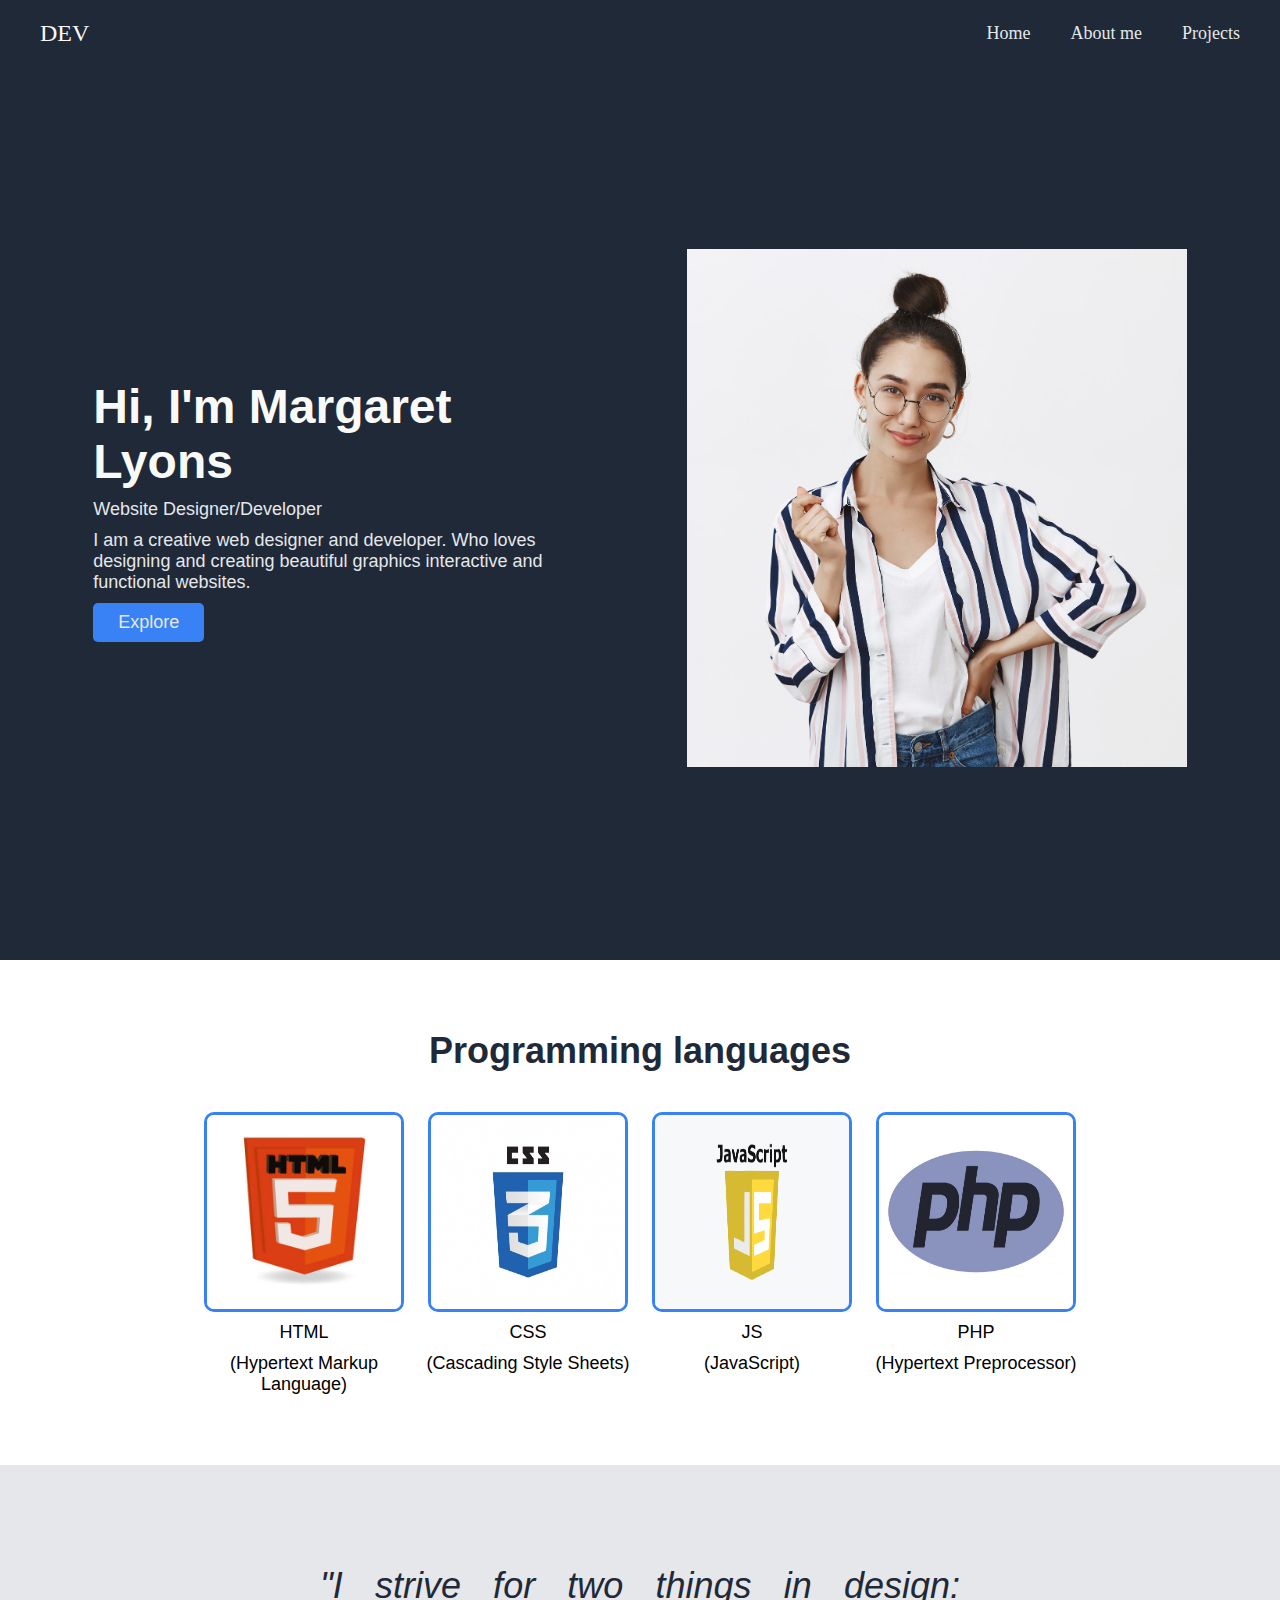
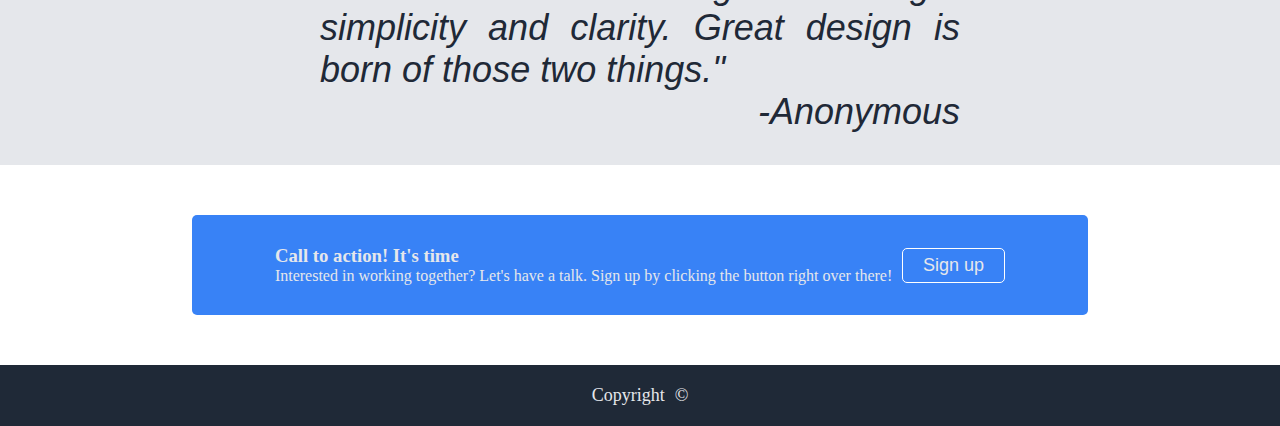
==== commit 79caf749: "Css styles updated" ====
--- a/index.html
+++ b/index.html
@@ -12,17 +12,15 @@
 </head>
 <body>
     <header class="about-header">
-        <div class="about-container header-wrapp">
+        <nav class="header-nav header-wrapp">
             <a href="../index.html" class="about-logo">DEV</a>
-            <nav class="header-nav">
-                <ul class="header-nav-list">
-                    <li class="header-nav-list-item"><a href="index.html" class="about-nav-link">Home</a></li>
-                    <li class="header-nav-list-item"><a href="./pages/about.html" class="about-nav-link">About me</a></li>
-                    <li class="header-nav-list-item"><a href="./pages/projects.html" class="about-nav-link">Projects</a></li>
-                </ul>
-            </nav>
-        </div>
-    </header>
+            <ul class="header-nav-list">
+                <li class="header-nav-list-item"><a href="../index.html" class="about-nav-link">Home</a></li>
+                <li class="header-nav-list-item"><a href="../pages/about.html" class="about-nav-link">About me</a></li>
+                <li class="header-nav-list-item"><a href="../pages/projects.html" class="about-nav-link">Projects</a></li>
+            </ul>
+        </nav>
+</header>
         <main class="main-container">
             <section class="section-container">
                 <aside class="wrapper wrapper-hero">
@@ -82,8 +80,8 @@
             <a class="actionbtn" href="#"><button type="button">Sign up</button></a>
         </section>
         </main>
-        <footer class="footer-wrapper">
-            <p>Copyright<span>&#xa9</span></p>
+        <footer class="about-footer">
+            <p class="footer-text">Copyright<span>&#xa9;</span></p>
         </footer>
     </body>
 </html>--- a/styles.css
+++ b/styles.css
@@ -7,10 +7,6 @@
 }
 body {
     padding-top: 60px;
-    
-        @media screen and (max-width: 700px) {
-            padding-top: 140px;
-        }
 }
 html{
     scroll-behavior: smooth;
@@ -95,11 +91,16 @@
     font-style: italic;
 }
 .section-container{
+ 
     width:100%;
     height:100vh;
     background-color: var(--dark-background);
 }
 .wrapper h1{
+   
+    @media only screen and (min-width: 768px){
+        font-size:45px;
+    }
     font-size:48px;
     font-family:"Roroto-extra-bold", sans-serif;
     font-weight: 900;
@@ -107,12 +108,18 @@
     color:var(--main-text-color);
 }
 .wrapper p{
+    @media only screen and (max-width: 768px){
+        font-size:15px;
+    }
     font-size:18px;
     color:var(--secondary-text-color);
     font-family: "Roroto-regular",sans-serif;
     margin-top:10px;
 }
 .wrapper button{
+    @media only screen and (max-width: 768px){
+        font-size:15px;
+    }
     font-size: 18px;
     font-family: "Roroto-extra-bold", sans-serif;
     color:var(--secondary-text-color);
@@ -124,25 +131,36 @@
     cursor:pointer;
 }
 .wrapper img{
+    @media only screen and (max-width: 768px){
+        font-size:15px;
+         padding:20px;
+    }
     width:100%;
     height:auto;
-    margin-left:20px;
-}
-/* .section-container .wrapper .wrapper-hero{
-    margin-left:30px;
-} */
+   
+}
+
 .section-container{
     display: flex;
     justify-content:space-evenly;
     align-items:center;
 }
  .section-container .wrapper{
-    /* padding:30px; */
-    /* margin:10px; */
+    @media only screen and (max-width: 768px){
+        font-size:15px;
+        width:400px;
+        padding:20px;
+    }
+    
     width:500px;
  
 } 
 .information-container h2{
+    @media only screen and (max-width: 768px){
+        font-size: 30px;
+
+    }
+    margin-bottom: 40px;
     text-align: center;
     font-size: 36px;
     font-family:"Roroto-extra-bold", sans-serif;
@@ -151,8 +169,11 @@
     color:var(--information-text);
 }
 .info p{
-    /* padding:10px;
-    margin:20px; */
+    @media only screen and (max-width: 768px){
+        font-size: 15px;
+    }
+   
+    margin-top:10px;
     font-size: 18px;
     font-family: "Roroto-regular",sans-serif;
     
@@ -163,8 +184,7 @@
 }
 .information-container{
     width:70%;
-    /* margin:auto;
-    padding-top:100px;  */
+  
 } 
 
 .information-container{
@@ -173,16 +193,23 @@
     padding-top:70px; 
 } 
 .info-wrapper{
-     margin:20px;
-     padding-top: 20px;
+  
      flex-wrap: wrap;
      display:flex;
 }
 .info{
+    @media only screen and (max-width: 768px){
+        font-size: 30px;
+        margin:20px;
+    }
     display:block;
     flex:1;
 }
 .info img{
+    @media only screen and (max-width: 600px){
+        width:300px;
+       height:300px;
+    }
     width:200px;
     height:200px;
     border:3px solid var(--accent-color);
@@ -191,35 +218,49 @@
     display: block;
 } 
 .quote-wrapper{
+    @media only screen and (max-width: 768px){
+        margin-top:30px; 
+        padding-top: 40px;
+        height:250px;
+    }
     background-color: var(--secondary-text-color);
     width:100%;
     height:300px;
-    margin-top:80px;
+    margin-top:70px;
     padding-top: 100px;
     background-color:var(--quote-bg-color);
     display: flex; 
     justify-content: center;
 }
 .quote-container{
+   @media only screen and (max-width: 768px){
+        font-size: 26px;
+       height:100px;
+       width:80%;
+       margin-top: 40px;
+    }
     height:50%;
     width:50%;
-   
-}
-.quote-container p{
-    color:var(--dark-background);
-    font-size:36px;
+    color: var(--dark-background);
+    font-size: 36px;
     font-family: "Roroto-Light-italic", sans-serif;
     font-weight: 300;
     font-style: italic;
     text-align: justify;
-    /* display: inline-block; */
-}
+
+}
+
+
+
+ 
  .author{
-     /* display: block;
-     margin-left:auto; */
-     text-align: center;
+    
+     text-align: right;
 }
 .action-wrapper{
+    @media only screen and (max-width: 768px){
+        margin:40px auto; 
+    }
     width:70%;
     margin:50px auto;
     height:100px; 
@@ -230,17 +271,23 @@
     border-radius: 5px;
 }
  .action-container{
+    @media only screen and (max-width: 768px){
+        margin-top: 50px;
+    }
     width:70%;
     height:100px;
-    margin-top: 80px;
+    margin-top: 60px;
     display: block;
     
-    /* flex-wrap: wrap; */
+
     justify-content: center;
     align-items: center;
    
 } 
 .action-wrapper button{
+    @media only screen and (max-width: 768px){
+        font-size: 16px;
+    }
     font-size: 18px;
     font-family: "Roroto-extra-bold", sans-serif;
     color:var(--secondary-text-color);
@@ -263,363 +310,88 @@
     .section-container{
         width:100%;
         height:100vh;
-        display: flex;
         align-items: center;
-        justify-content: center;
-       flex-direction: column;
-       
-      
-        
-        
-    }
-    .section-container .wrapper{
-   
-     width:60%;
-     margin-top: 50px;
-     
-    }
-    .wrapper .wrapper-hero{
-        width:400px;
-    }
-    .wrapper .wrapper-image{
-        width:400px;
+        flex-direction: column;
+        overflow: hidden;
     }
     .wrapper h1{
         font-size:30px;
     }
     .wrapper p{
-        font-size:15px;
+        font-size:13px;
         margin-top:10px;
     }
     .wrapper button{
         font-size: 13px;
         padding:8px 20px;
-     
-    }
+     }
+    .section-container .wrapper{
+       width:400px;
+  
+       
+    } 
+    .wrapper img{
+        width:400px;
+        height:auto;
+
+        
+    }
+    .information-container h2{
+      font-size: 25px;
+        
+    }
+    .info p{
+       font-size: 14px;
+    }
+    .info-wrapper .info{
+        margin-bottom: 30px;
+    }
+    .quote-wrapper{
+       height:200px;
+       display:flex;
+       margin-top: 20px;
+       padding-top:50px;
+    }
+    .quote-container p{
+        font-size:20px;
+     }
+    .quote-container{
+      width:80%;
+      height:70px;
+      display: block;
+     }
    
-    .wrapper img{
-        width:100%;
-        height:auto;
-        
-        /* margin:o auto;
-        display: block; */
-        /* margin-left:20px; */
-    }
-}
-  
-    /* .section-container{
-        height:100vh;
-        flex-direction: column;
-        justify-content: center;
-        align-items: center;
-        margin-left:30px;
-       
-    } */
-    /* .wrapper{
-      width:100%;
-      margin-top:50px;
-      padding:50px;
-   }
-      .information-container{
-      width:100%;
-     
-   }
-      .info-wrapper{
+    .action-wrapper{
         width:70%;
-      flex-direction: column;
-      justify-content: center;
-      margin:50px;
-      padding:50px;
-     
-   }
-   .quote-wrapper{
-      width:100%;
-      height:400px;
-    
-  }
-      .quote-container{
-      margin:20px;
+       height:160px;
+       display: block;
+    } 
+    .action-wrapper .actionbtn{
+       padding:50px;
+       margin:40px;
+       height: 80px;
+    }
+     .action-container{
+      margin:auto;
       padding:20px;
       width:100%;
-      height:50%;
-  }
-      .quote-container p{
-      font-size:20px;
-   
-  }
-      .action-wrapper{
-       width:70%;
-       margin:50px auto;
-       height:100px;
-       display: block;
-       background-color: var(--accent-color);
-  }
-      .action-container{
-       width:100%;
-       height:100px;
-       display: block;
-       justify-content: center;
-       align-items: center;
-  }
-       .action-info{
-        display: flex;
-        justify-content:space-evenly;
-        margin:20px;
-        padding:20px;
-    }
-       .action-info p{
-        font-size:18px ;
-        color:var(--secondary-text-color);
-    } 
-} */
-
-
-
-
-
-/* .container{
-    padding-right: 15px;
-    padding-left: 15px;
-    margin: 0 auto;
-    max-width: 1200px;
-}
-.section-container{
-    height:100vh;
-    display:flex;
-    justify-content: space-between;
-    align-items: center;
-    padding:30px 10%;
-}
- .wrapper{
-    width:500px;
-.quote-wrapper{
-    width:100%;
-    height:300px;
-    margin:auto;
-    padding-top: 100px;
-    background-color:var(--quote-bg-color);
-    display: flex; 
-    justify-content: center;
-}} 
-.wrapper .wrapper-image{
-    width: 200px;
-    height: auto;
-    margin-left:40px;
-} 
-.wrapper .wrapper-hero{
-    width: 100%;
-    height: auto;
-}
-.wrapper .btn{
-   margin-top:15px;
-}
-.wrapper button{
-    font-size: 18px;
-    font-family: "Roroto-extra-bold", sans-serif;
-    color:var(--secondary-text-color);
-    padding:9px 25px;
-    background-color:var(--accent-color);
-    border:none;
-    border-radius: 5px;
-    cursor:pointer;
-}
-
-.information-container{
-    width:70%;
-    margin:auto;
-    padding-top:100px; 
-} 
-.info-wrapper{
-     margin:20px;
-     padding-top: 20px;
-     flex-wrap: wrap;
-     display:flex;
-}
-.info{
-    display:block;
-    flex:1;
-}
-.information-container h1{
-    font-size: 36px;
-    font-family:"Roroto-extra-bold", sans-serif;
-    font-weight: 900;
-    font-style: normal;
-    color:var(--information-text);
-    text-align: center;
-}
-.info img{
-    width:200px;
-    height:200px;
-    border:3px solid var(--accent-color);
-    border-radius: 10px;
-    margin:auto;
-    display: block;
-} 
-.info p{
-    padding:10px;
-    margin:20px;
-    text-align:justify;
-   
-}
-
-.quote-wrapper{
-    width:100%;
-    height:300px;
-    margin:auto;
-    padding-top: 100px;
-    background-color:var(--quote-bg-color);
-    display: flex; 
-    justify-content: center;
-}
-.quote-container{
-    height:200px;
-    max-width:60%;
-}
-.quote-container p{
-    color:var(--information-text);
-    font-size:36px;
-    font-family:"Roroto-regular-italic", sans-serif;
-    font-weight: 300;
-    font-style: italic;
-    text-align: justify;
-}
-
-.action-wrapper{
-    width:70%;
-    margin:50px auto;
-    height:100px;
-    display: flex;
-    background-color: var(--accent-color);
-}
-.action-container{
-    width:100%;
-    height:100px;
-    display: flex;
-    flex-wrap: wrap;
-    justify-content: center;
-    align-items: center;
-}
-.action-info{
-    display: flex;
-    justify-content:space-evenly;
-    margin:20px;
-    padding:20px;
-  
-}
-.action-info p{
-    font-size:18px ;
-    color:var(--secondary-text-color);
-}
-.action-wrapper button{
-    font-size: 18px;
-    font-family: "Roroto-extra-bold", sans-serif;
-    color:var(--secondary-text-color);
-    padding:9px 25px;
-    background-color:var(--accent-color);
-    border:1px solid white;
-   
-    border-radius: 5px;
-    cursor:pointer;
-
-}
-.action-container p{
-    color:var(--secondary-text-color);
-}
-.footer-wrapper{
-    width:100%;
-    margin:auto;
-    padding-top:50px;
-}
-.footer-container{
-    height:40px;
-    background-color:var(--dark-background);
-    display:flex;
-    align-items: center;
-    justify-content: center;
-}
-.footer-container p{
-    color:var(--secondary-text-color);
-}
-
-
-@media only screen and (max-width: 600px){
-    .main-wrapper{
-        width:100%;
-        height:100vh;
-    }
-
-    .navbar-brand{
-        display:block;
-        height:100px;
-    }
-     .image img{
-       display: none;
-    } 
-    .section-container{
-        height:100vh;
-        flex-direction: column;
-        justify-content: center;
-        align-items: center;
-        margin-left:30px;
+     }
+     .action-wrapper button{
+        margin-top:5px;
+        font-size: 15px;
+        padding:5px 18px;
+     }
+     .action-container h3{
+      font-size: 16px;
+   }
+   .action-container p{
+   font-size:14px ;
+   }
+}
+
+    
+      
        
-    }
-    .wrapper{
-      width:100%;
-      margin-top:50px;
-      padding:50px;
-   }
-      .information-container{
-      width:100%;
-     
-   }
-      .info-wrapper{
-        width:70%;
-      flex-direction: column;
-      justify-content: center;
-      margin:50px;
-      padding:50px;
-     
-   }
-   .quote-wrapper{
-      width:100%;
-      height:400px;
-    
-  }
-      .quote-container{
-      margin:20px;
-      padding:20px;
-      width:100%;
-      height:50%;
-  }
-      .quote-container p{
-      font-size:20px;
-   
-  }
-      .action-wrapper{
-       width:70%;
-       margin:50px auto;
-       height:100px;
-       display: block;
-       background-color: var(--accent-color);
-  }
-      .action-container{
-       width:100%;
-       height:100px;
-       display: block;
-       justify-content: center;
-       align-items: center;
-  }
-       .action-info{
-        display: flex;
-        justify-content:space-evenly;
-        margin:20px;
-        padding:20px;
-    }
-       .action-info p{
-        font-size:18px ;
-        color:var(--secondary-text-color);
-    } 
-} */
 
 
 /* About page*/
@@ -631,7 +403,6 @@
     padding-left: 15px;
     margin: 0 auto;
     max-width: 1200px;
-
 }
 
 .about-header {
@@ -643,12 +414,18 @@
     width: 100%;
     top: 0;
     left: 0;
+    padding-right: 20px;
+    padding-left: 20px;
+    margin: 0 auto;
+  
 }
 
 .header-wrapp {
     display: flex;
     justify-content: space-between;
     align-items: center;
+    max-width: 1200px;
+    margin: 0 auto;
 }
 
 .header-nav-list {
@@ -658,12 +435,6 @@
     list-style: none;
     margin: 0;
     padding: 0;
-
-    @media screen and (max-width: 700px) {
-        flex-direction: column;
-        row-gap: 5px;
-        gap: 20px;
-    }
 }
 
 .about-logo {
@@ -790,7 +561,7 @@
     flex-direction: row-reverse;
     justify-content: space-around;
     align-items: center;
-
+    gap: 10px;
     @media screen and (max-width: 700px) {
         flex-direction: column;
     }
@@ -801,15 +572,6 @@
     display: flex;
     flex-direction: column;
     max-width: 600px;
-}
-
-.education-description,
-.experience-description {
-    font-family: Roroto-regular;
-    font-weight: 400;
-    font-size: 20px;
-    padding-top: 10px;
-    margin: 0;
 }
 
 .education-name,
@@ -863,7 +625,7 @@
     display: flex;
     justify-content: space-around;
     align-items: center;
-
+    gap: 10px;
     @media screen and (max-width: 700px) {
         flex-direction: column;
     }
@@ -893,6 +655,10 @@
     background-color: var(--dark-background);
     padding-top: 20px;
     padding-bottom: 20px;
+    width: 100%;
+    padding-right: 20px;
+    padding-left: 20px;
+    margin: 0 auto;
 }
 
 
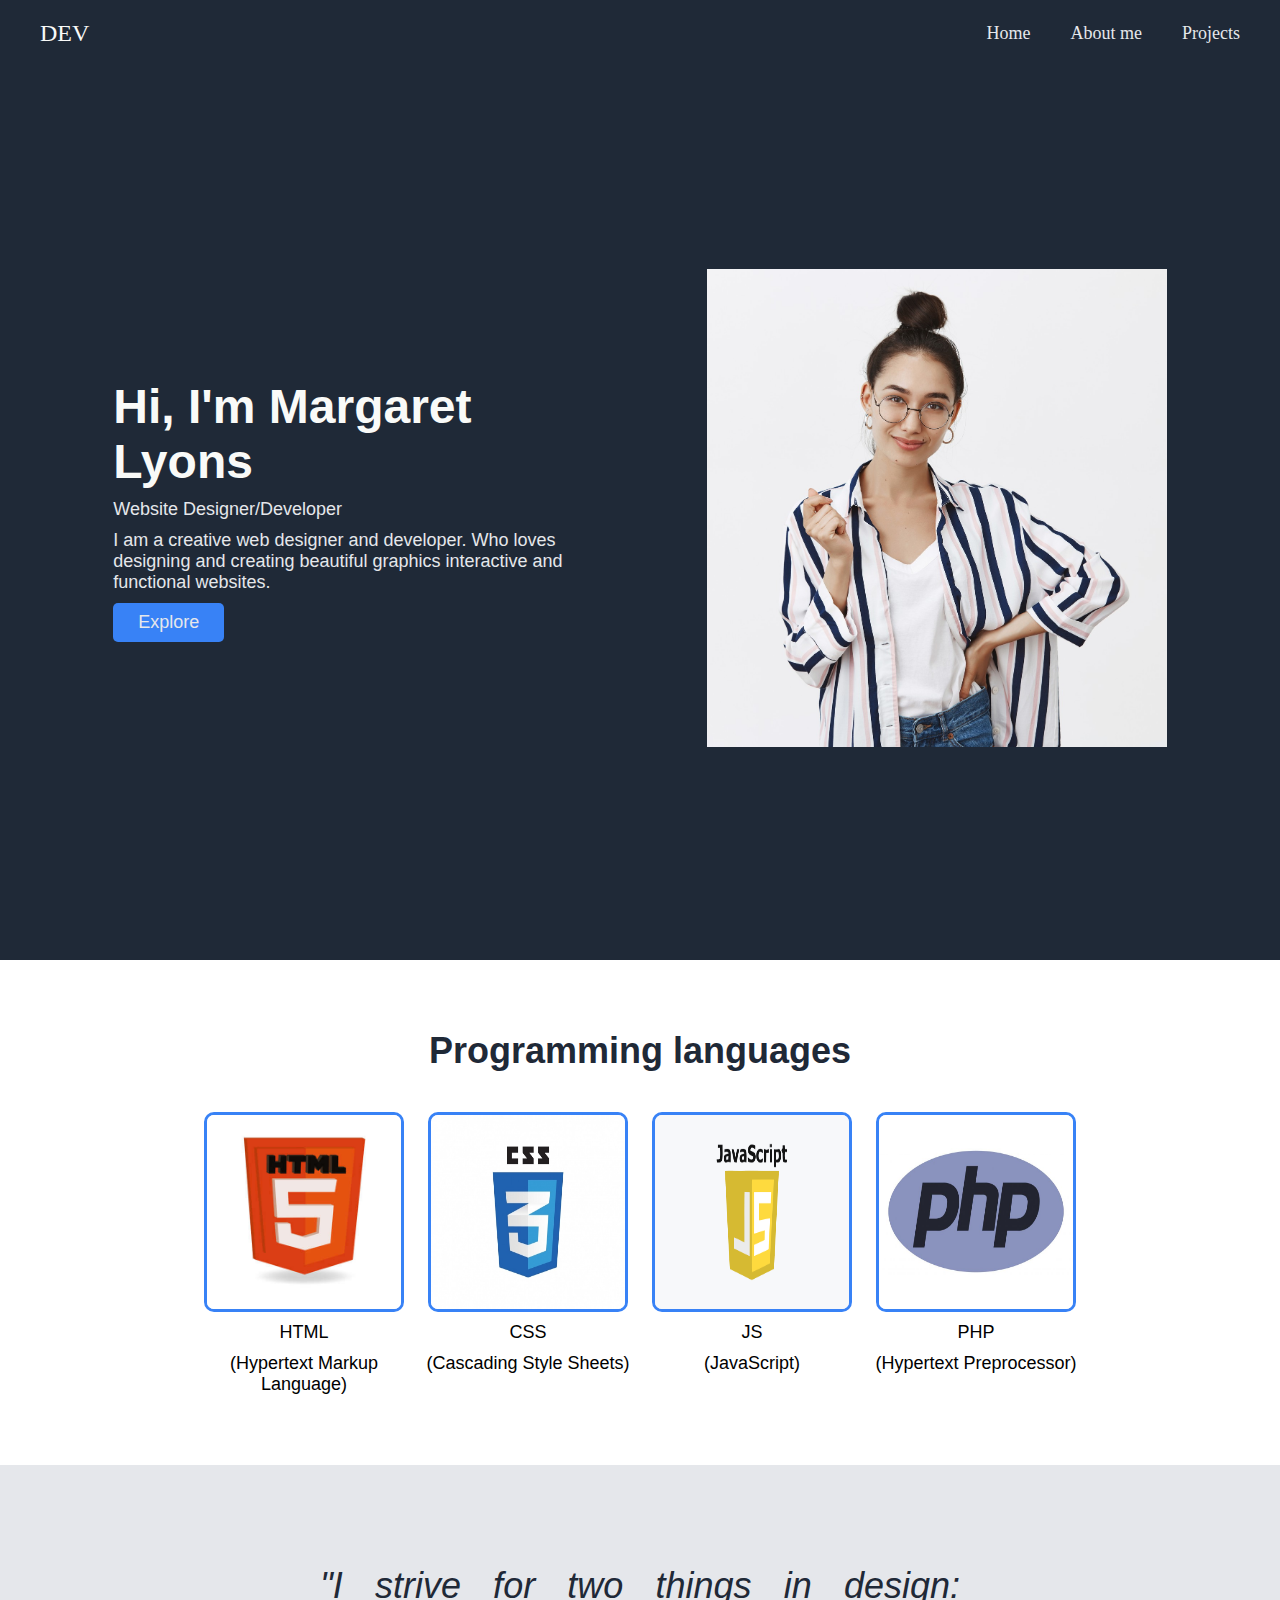
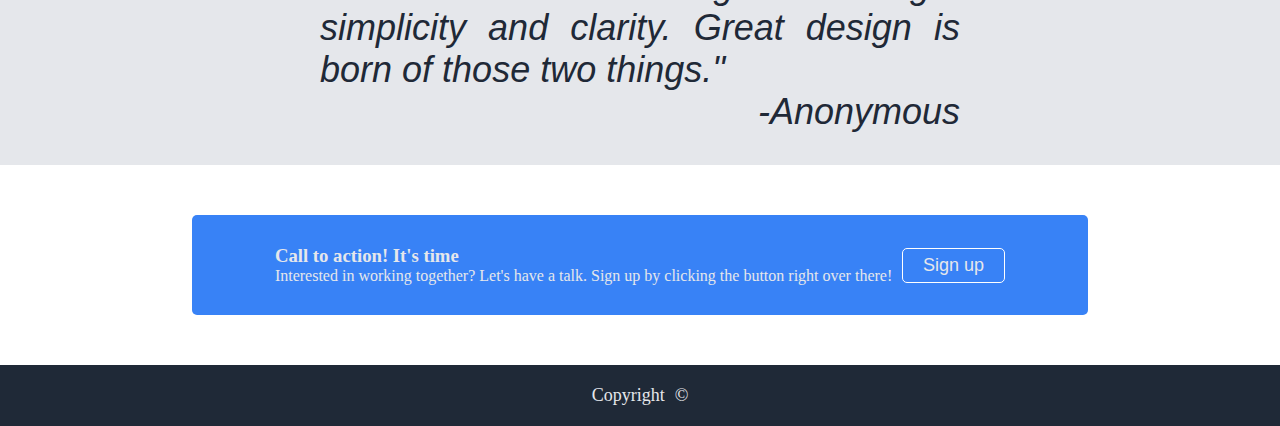
==== commit 251cfe6f: "changed styles for home page" ====
--- a/index.html
+++ b/index.html
@@ -13,11 +13,11 @@
 <body>
     <header class="about-header">
         <nav class="header-nav header-wrapp">
-            <a href="../index.html" class="about-logo">DEV</a>
+            <a href="./index.html" class="about-logo">DEV</a>
             <ul class="header-nav-list">
-                <li class="header-nav-list-item"><a href="../index.html" class="about-nav-link">Home</a></li>
-                <li class="header-nav-list-item"><a href="../pages/about.html" class="about-nav-link">About me</a></li>
-                <li class="header-nav-list-item"><a href="../pages/projects.html" class="about-nav-link">Projects</a></li>
+                <li class="header-nav-list-item"><a href="./index.html" class="about-nav-link">Home</a></li>
+                <li class="header-nav-list-item"><a href="./pages/about.html" class="about-nav-link">About me</a></li>
+                <li class="header-nav-list-item"><a href="./pages/projects.html" class="about-nav-link">Projects</a></li>
             </ul>
         </nav>
 </header>
--- a/styles.css
+++ b/styles.css
@@ -91,10 +91,12 @@
     font-style: italic;
 }
 .section-container{
- 
     width:100%;
     height:100vh;
     background-color: var(--dark-background);
+    @media screen and (min-width: 769px) and (max-width: 1024px){
+        padding: 0 20px;
+    }
 }
 .wrapper h1{
    
@@ -148,13 +150,19 @@
  .section-container .wrapper{
     @media only screen and (max-width: 768px){
         font-size:15px;
-        width:400px;
+        width:400px;  
+    }
+   @media only screen and (min-width: 768px){
         padding:20px;
     }
-    
     width:500px;
  
 } 
+.wrapper-hero{
+    @media only screen and (max-width: 768px) {
+    padding: 20px;
+    }
+}
 .information-container h2{
     @media only screen and (max-width: 768px){
         font-size: 30px;
@@ -223,6 +231,9 @@
         padding-top: 40px;
         height:250px;
     }
+        @media screen and (min-width: 769px) and (max-width: 1024px) {
+        padding-top: 70px;
+        }
     background-color: var(--secondary-text-color);
     width:100%;
     height:300px;
@@ -278,8 +289,6 @@
     height:100px;
     margin-top: 60px;
     display: block;
-    
-
     justify-content: center;
     align-items: center;
    
